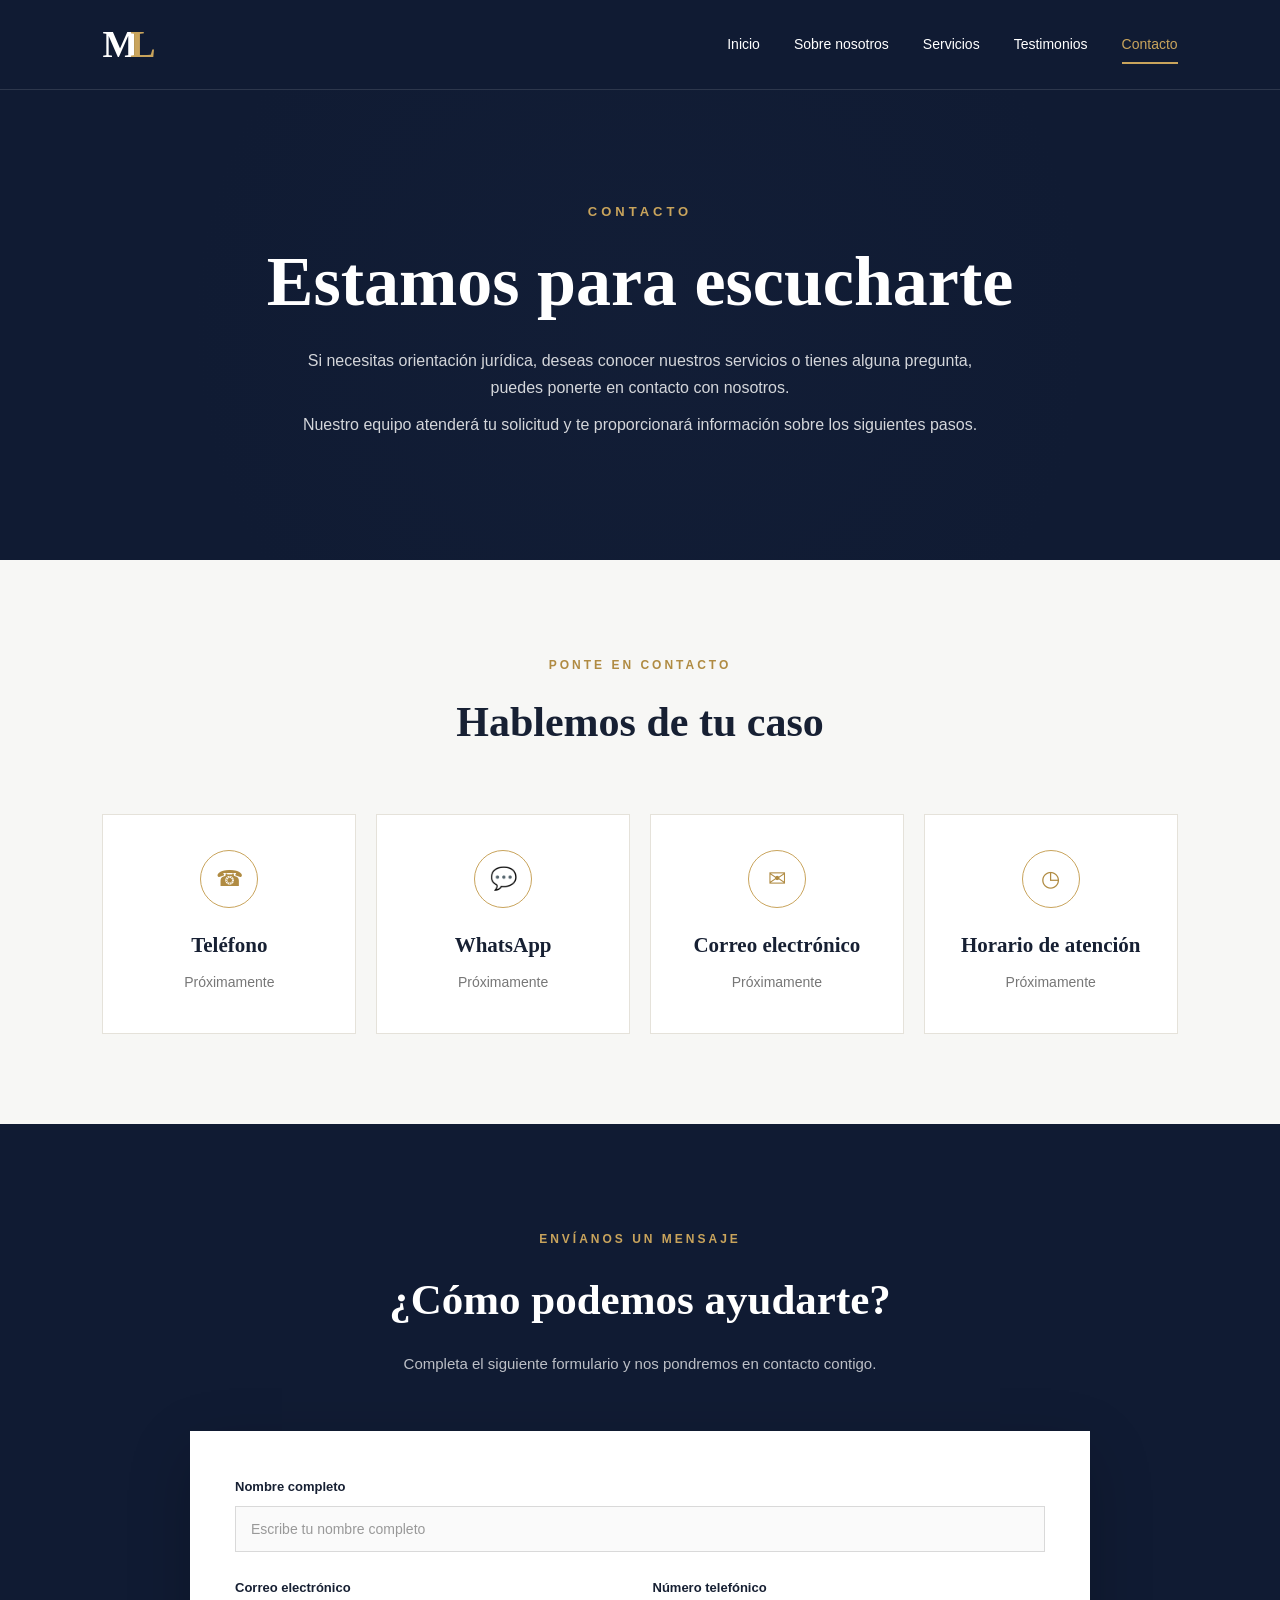
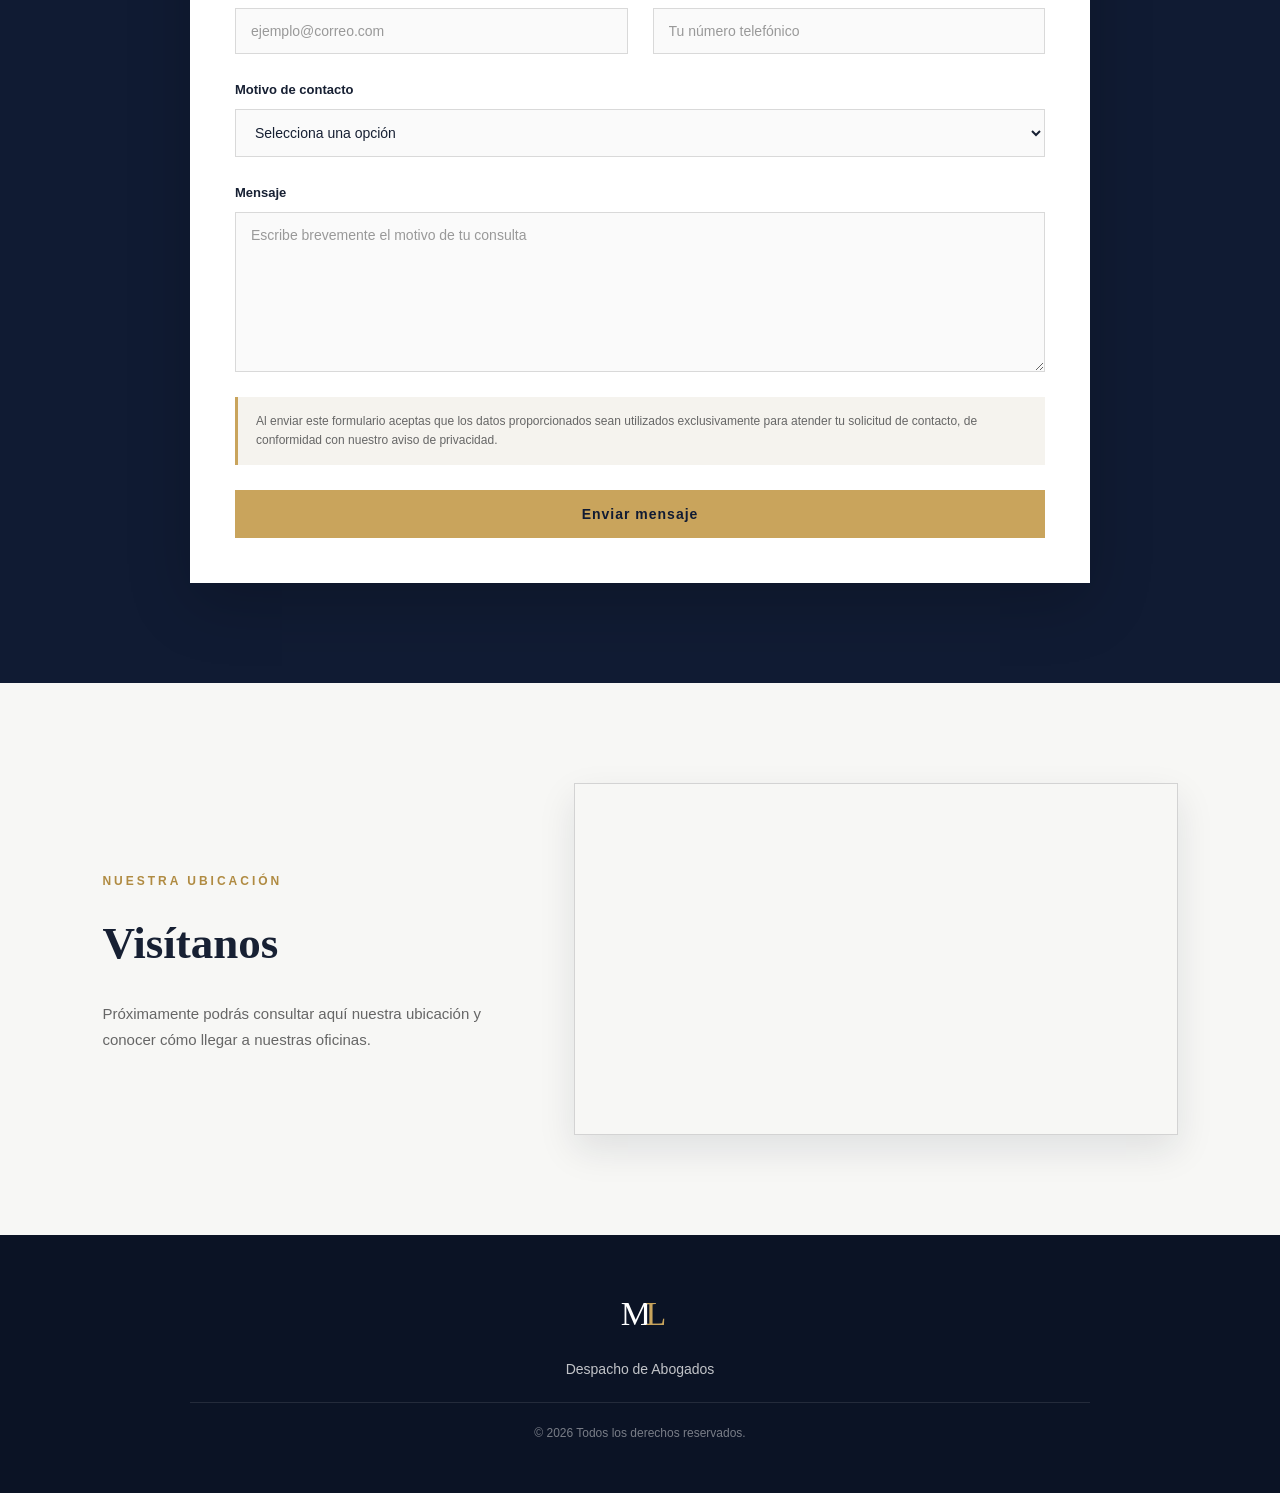
==== contacto.html @ df7febdd "Sep 25, 2026, 8:19 AM" ====
<!DOCTYPE html>

<html lang="es">

<head>


<meta charset="UTF-8">
<meta name="viewport" content="width=device-width, initial-scale=1.0">

<title>Contacto | Despacho de Abogados</title>

<link rel="stylesheet" href="contacto.css">


</head>

<body>


<!-- ================= ENCABEZADO ================= -->

<header class="encabezado">

    <div class="logo">

        <span class="logo-m">M</span>
        <span class="logo-l">L</span>

    </div>


    <nav class="navegacion">

        <a href="index.html">Inicio</a>

        <a href="sobrenosotros.html">Sobre nosotros</a>

        <a href="serviciosnuestros.html">Servicios</a>

        <a href="testimonios.html">Testimonios</a>

        <a href="contacto.html" class="activo">Contacto</a>

    </nav>

</header>



<!-- ================= PRESENTACIÓN ================= -->

<main>


    <section class="contacto-presentacion">

        <div class="contacto-contenido">

            <span class="contacto-etiqueta">
                CONTACTO
            </span>

            <h1>
                Estamos para escucharte
            </h1>

            <p>
                Si necesitas orientación jurídica, deseas conocer nuestros
                servicios o tienes alguna pregunta, puedes ponerte en
                contacto con nosotros.
            </p>

            <p>
                Nuestro equipo atenderá tu solicitud y te proporcionará
                información sobre los siguientes pasos.
            </p>

        </div>

    </section>



    <!-- ================= INFORMACIÓN DE CONTACTO ================= -->

    <section class="informacion-contacto">

        <div class="contacto-titulo">

            <span>
                PONTE EN CONTACTO
            </span>

            <h2>
                Hablemos de tu caso
            </h2>

        </div>


        <div class="contacto-tarjetas">


            <!-- TELÉFONO -->

            <div class="contacto-tarjeta">

                <div class="contacto-icono">
                    ☎
                </div>

                <h3>
                    Teléfono
                </h3>

                <p>
                    Próximamente
                </p>

            </div>



            <!-- WHATSAPP -->

            <div class="contacto-tarjeta">

                <div class="contacto-icono">
                    💬
                </div>

                <h3>
                    WhatsApp
                </h3>

                <p>
                    Próximamente
                </p>

            </div>



            <!-- CORREO -->

            <div class="contacto-tarjeta">

                <div class="contacto-icono">
                    ✉
                </div>

                <h3>
                    Correo electrónico
                </h3>

                <p>
                    Próximamente
                </p>

            </div>



            <!-- HORARIO -->

            <div class="contacto-tarjeta">

                <div class="contacto-icono">
                    ◷
                </div>

                <h3>
                    Horario de atención
                </h3>

                <p>
                    Próximamente
                </p>

            </div>

        </div>

    </section>



    <!-- ================= FORMULARIO ================= -->

    <section class="formulario-contacto">


        <div class="formulario-introduccion">

            <span>
                ENVÍANOS UN MENSAJE
            </span>

            <h2>
                ¿Cómo podemos ayudarte?
            </h2>

            <p>
                Completa el siguiente formulario y nos pondremos en
                contacto contigo.
            </p>

        </div>



        <form class="form-contacto">


            <div class="campo-formulario">

                <label for="nombre">
                    Nombre completo
                </label>

                <input
                    type="text"
                    id="nombre"
                    name="nombre"
                    placeholder="Escribe tu nombre completo"
                    required
                >

            </div>



            <div class="fila-formulario">


                <div class="campo-formulario">

                    <label for="correo">
                        Correo electrónico
                    </label>

                    <input
                        type="email"
                        id="correo"
                        name="correo"
                        placeholder="ejemplo@correo.com"
                        required
                    >

                </div>



                <div class="campo-formulario">

                    <label for="telefono">
                        Número telefónico
                    </label>

                    <input
                        type="tel"
                        id="telefono"
                        name="telefono"
                        placeholder="Tu número telefónico"
                    >

                </div>


            </div>



            <div class="campo-formulario">

                <label for="motivo">
                    Motivo de contacto
                </label>

                <select id="motivo" name="motivo" required>

                    <option value="">
                        Selecciona una opción
                    </option>

                    <option value="asesoria">
                        Solicitar asesoría legal
                    </option>

                    <option value="cita">
                        Información sobre una cita
                    </option>

                    <option value="servicios">
                        Información sobre servicios
                    </option>

                    <option value="otro">
                        Otro asunto
                    </option>

                </select>

            </div>



            <div class="campo-formulario">

                <label for="mensaje">
                    Mensaje
                </label>

                <textarea
                    id="mensaje"
                    name="mensaje"
                    rows="7"
                    placeholder="Escribe brevemente el motivo de tu consulta"
                    required
                ></textarea>

            </div>



            <div class="aviso-formulario">

                <p>
                    Al enviar este formulario aceptas que los datos
                    proporcionados sean utilizados exclusivamente para
                    atender tu solicitud de contacto, de conformidad con
                    nuestro aviso de privacidad.
                </p>

            </div>



            <button
                type="submit"
                class="boton-enviar"
            >
                Enviar mensaje
            </button>


        </form>

    </section>



    <!-- ================= UBICACIÓN ================= -->

    <section class="ubicacion-contacto">


        <div class="ubicacion-contenido">

            <span>
                NUESTRA UBICACIÓN
            </span>

            <h2>
                Visítanos
            </h2>

            <p>
                Próximamente podrás consultar aquí nuestra ubicación y
                conocer cómo llegar a nuestras oficinas.
            </p>

        </div>


      <div class="mapa-contacto">

    <iframe
        src="https://www.google.com/maps?q=Av.+Benito+Juárez+Sur+9-A,+San+Cristóbal+Centro,+55000+Ecatepec+de+Morelos,+México&output=embed"
        width="100%"
        height="350"
        style="border:0;"
        allowfullscreen=""
        loading="lazy"
        referrerpolicy="no-referrer-when-downgrade">
    </iframe>


</div>


    </section>


</main>



<!-- ================= FOOTER ================= -->

<footer class="pie-pagina">

    <div class="footer-contenido">

        <div class="footer-logo">

            <span class="logo-m">M</span>
            <span class="logo-l">L</span>

        </div>


        <p>
            Despacho de Abogados
        </p>


        <p class="footer-derechos">
            © 2026 Todos los derechos reservados.
        </p>

    </div>

</footer>

</body>

</html>
---- contacto.css ----
/* =========================================================
ESTILOS GENERALES
========================================================= */

* {
  margin: 0;
  padding: 0;
  box-sizing: border-box;
  }

html {
scroll-behavior: smooth;
}

body {
font-family: 'Poppins', sans-serif;
background: #f7f7f5;
color: #172033;
line-height: 1.7;
}

/* =========================================================
ENCABEZADO
========================================================= */

.encabezado {
width: 100%;
height: 90px;


display: flex;
align-items: center;
justify-content: space-between;

padding: 0 8%;

background: #101b33;

border-bottom: 1px solid rgba(255, 255, 255, 0.12);

position: relative;
z-index: 10;


}

/* LOGO */

.logo {
display: flex;
align-items: center;


font-family: 'Playfair Display', serif;

font-size: 38px;
font-weight: 700;

letter-spacing: -8px;


}

.logo-m {
color: #ffffff;
}

.logo-l {
color: #c9a45c;
}

/* NAVEGACIÓN */

.navegacion {
display: flex;
align-items: center;
gap: 34px;
}

.navegacion a {
position: relative;


color: #ffffff;

text-decoration: none;

font-size: 14px;
font-weight: 400;

transition: 0.3s ease;


}

.navegacion a::after {
content: "";


position: absolute;

left: 0;
bottom: -8px;

width: 0;
height: 2px;

background: #c9a45c;

transition: width 0.3s ease;


}

.navegacion a:hover::after,
.navegacion a.activo::after {
width: 100%;
}

.navegacion a:hover,
.navegacion a.activo {
color: #c9a45c;
}

/* =========================================================
PRESENTACIÓN
========================================================= */

.contacto-presentacion {
min-height: 470px;


display: flex;
align-items: center;
justify-content: center;

text-align: center;

padding: 80px 20px;

background:
    linear-gradient(
        rgba(16, 27, 51, 0.94),
        rgba(16, 27, 51, 0.94)
    ),
    radial-gradient(
        circle at center,
        #34466b,
        #101b33 65%
    );

color: white;


}

.contacto-contenido {
max-width: 850px;

animation: aparecer 1s ease forwards;


}

.contacto-etiqueta {
display: block;

margin-bottom: 18px;

color: #c9a45c;

font-size: 13px;
font-weight: 600;

letter-spacing: 4px;


}

.contacto-contenido h1 {
margin-bottom: 25px;

font-family: 'Playfair Display', serif;

font-size: clamp(42px, 6vw, 70px);

font-weight: 600;

line-height: 1.15;


}

.contacto-contenido p {
max-width: 700px;


margin: 10px auto;

color: rgba(255, 255, 255, 0.82);

font-size: 16px;


}

/* =========================================================
INFORMACIÓN DE CONTACTO
========================================================= */

.informacion-contacto {
padding: 90px 8%;


background: #f7f7f5;


}

.contacto-titulo {
text-align: center;

margin-bottom: 55px;


}

.contacto-titulo span {
color: #b08b42;


font-size: 12px;
font-weight: 600;

letter-spacing: 3px;


}

.contacto-titulo h2 {
margin-top: 10px;


font-family: 'Playfair Display', serif;

font-size: 42px;

font-weight: 600;

color: #172033;


}

/* TARJETAS */

.contacto-tarjetas {
max-width: 1200px;


margin: auto;

display: grid;

grid-template-columns: repeat(4, 1fr);

gap: 20px;


}

.contacto-tarjeta {
min-height: 220px;


padding: 35px 25px;

background: #ffffff;

border: 1px solid #e5e2da;

text-align: center;

transition:
    transform 0.3s ease,
    box-shadow 0.3s ease,
    border-color 0.3s ease;


}

.contacto-tarjeta:hover {
transform: translateY(-8px);

border-color: #c9a45c;

box-shadow: 0 15px 35px rgba(16, 27, 51, 0.10);


}

.contacto-icono {
width: 58px;
height: 58px;


margin: 0 auto 20px;

display: flex;
align-items: center;
justify-content: center;

border: 1px solid #c9a45c;

border-radius: 50%;

color: #b08b42;

font-size: 22px;


}

.contacto-tarjeta h3 {
margin-bottom: 8px;


font-family: 'Playfair Display', serif;

font-size: 21px;

color: #172033;


}

.contacto-tarjeta p {
color: #777;


font-size: 14px;


}

/* =========================================================
FORMULARIO
========================================================= */

.formulario-contacto {
padding: 100px 8%;

background: #101b33;

color: white;


}

.formulario-introduccion {
max-width: 800px;


margin: 0 auto 55px;

text-align: center;


}

.formulario-introduccion span {
color: #c9a45c;

font-size: 12px;
font-weight: 600;

letter-spacing: 3px;


}

.formulario-introduccion h2 {
margin: 12px 0 15px;


font-family: 'Playfair Display', serif;

font-size: 43px;

font-weight: 600;


}

.formulario-introduccion p {
color: rgba(255, 255, 255, 0.72);


font-size: 15px;


}

/* FORM */

.form-contacto {
max-width: 900px;


margin: auto;

padding: 45px;

background: #ffffff;

color: #172033;

box-shadow: 0 20px 60px rgba(0, 0, 0, 0.20);


}

.campo-formulario {
display: flex;


flex-direction: column;

margin-bottom: 25px;


}

.fila-formulario {
display: grid;


grid-template-columns: 1fr 1fr;

gap: 25px;


}

.campo-formulario label {
margin-bottom: 8px;


font-size: 13px;
font-weight: 600;

color: #172033;


}

.campo-formulario input,
.campo-formulario select,
.campo-formulario textarea {


width: 100%;

padding: 14px 15px;

border: 1px solid #d9d9d9;

background: #fafafa;

color: #172033;

font-family: 'Poppins', sans-serif;

font-size: 14px;

outline: none;

transition:
    border-color 0.3s ease,
    box-shadow 0.3s ease;


}

.campo-formulario textarea {
resize: vertical;


min-height: 160px;


}

.campo-formulario input:focus,
.campo-formulario select:focus,
.campo-formulario textarea:focus {


border-color: #c9a45c;

box-shadow: 0 0 0 3px rgba(201, 164, 92, 0.12);


}

.campo-formulario input::placeholder,
.campo-formulario textarea::placeholder {
color: #999;
}

/* AVISO */

.aviso-formulario {
margin: 10px 0 25px;


padding: 15px 18px;

background: #f5f3ee;

border-left: 3px solid #c9a45c;


}

.aviso-formulario p {
color: #666;


font-size: 12px;

line-height: 1.6;


}

/* BOTÓN */

.boton-enviar {


display: block;

width: 100%;

padding: 16px;

border: none;

background: #c9a45c;

color: #101b33;

font-family: 'Poppins', sans-serif;

font-size: 14px;
font-weight: 600;

letter-spacing: 1px;

cursor: pointer;

transition:
    background 0.3s ease,
    transform 0.3s ease;


}

.boton-enviar:hover {
background: #dfbd77;


transform: translateY(-2px);


}

/* =========================================================
UBICACIÓN
========================================================= */

.ubicacion-contacto {


padding: 100px 8%;

background: #f7f7f5;

display: grid;

grid-template-columns: 0.8fr 1.2fr;

gap: 70px;

align-items: center;


}

.ubicacion-contenido span {
color: #b08b42;


font-size: 12px;
font-weight: 600;

letter-spacing: 3px;


}

.ubicacion-contenido h2 {


margin: 12px 0 20px;

font-family: 'Playfair Display', serif;

font-size: 45px;

color: #172033;


}

.ubicacion-contenido p {

max-width: 480px;

color: #666;

font-size: 15px;


}

.mapa-contacto {
width: 100%;


min-height: 350px;

overflow: hidden;

border: 1px solid #d3d3d3;

box-shadow: 0 15px 35px rgba(16, 27, 51, 0.10);


}

.mapa-contacto iframe {
display: block;


width: 100%;

height: 350px;

border: 0;


}

/* =========================================================
FOOTER
========================================================= */

.pie-pagina {

padding: 50px 8%;

background: #0b1325;

color: white;

text-align: center;


}

.footer-contenido {
max-width: 900px;


margin: auto;


}

.footer-logo {

margin-bottom: 15px;

font-family: 'Playfair Display', serif;

font-size: 34px;

letter-spacing: -7px;


}

.footer-contenido > p {


color: rgba(255, 255, 255, 0.75);

font-size: 14px;


}

.footer-derechos {


margin-top: 20px;

padding-top: 20px;

border-top: 1px solid rgba(255, 255, 255, 0.10);

color: rgba(255, 255, 255, 0.45) !important;

font-size: 12px !important;


}

/* =========================================================
ANIMACIÓN
========================================================= */

@keyframes aparecer {


from {
    opacity: 0;
    transform: translateY(25px);
}

to {
    opacity: 1;
    transform: translateY(0);
}


}

/* =========================================================
RESPONSIVE
========================================================= */

@media (max-width: 1000px) {

.contacto-tarjetas {
    grid-template-columns: repeat(2, 1fr);
}

.ubicacion-contacto {
    grid-template-columns: 1fr;
}


}

@media (max-width: 700px) {


.encabezado {
    height: auto;

    padding: 25px 6%;

    flex-direction: column;

    gap: 20px;
}


.navegacion {
    flex-wrap: wrap;

    justify-content: center;

    gap: 18px;
}


.contacto-contenido h1 {
    font-size: 42px;
}


.contacto-titulo h2,
.formulario-introduccion h2,
.ubicacion-contenido h2 {
    font-size: 34px;
}


.contacto-tarjetas {
    grid-template-columns: 1fr;
}


.fila-formulario {
    grid-template-columns: 1fr;

    gap: 0;
}


.form-contacto {
    padding: 30px 22px;
}


.informacion-contacto,
.formulario-contacto,
.ubicacion-contacto {
    padding: 70px 6%;
}


}
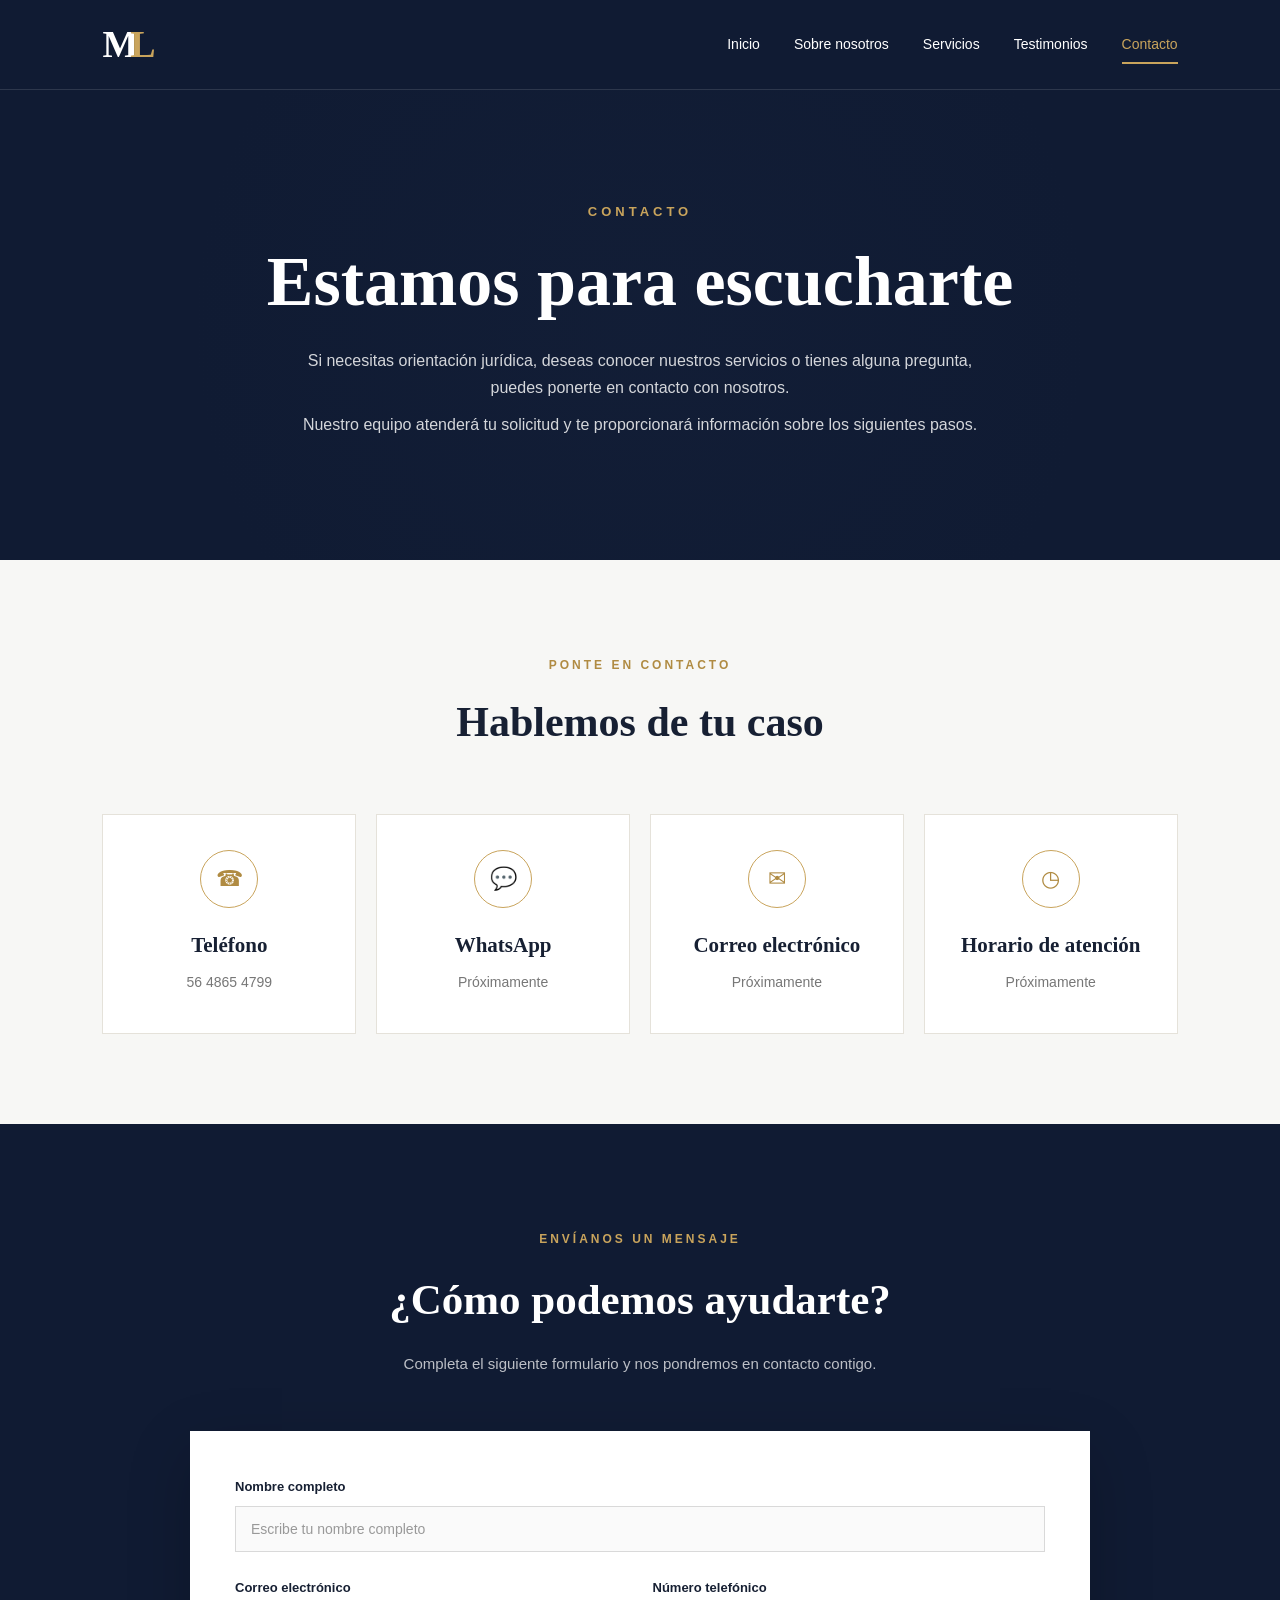
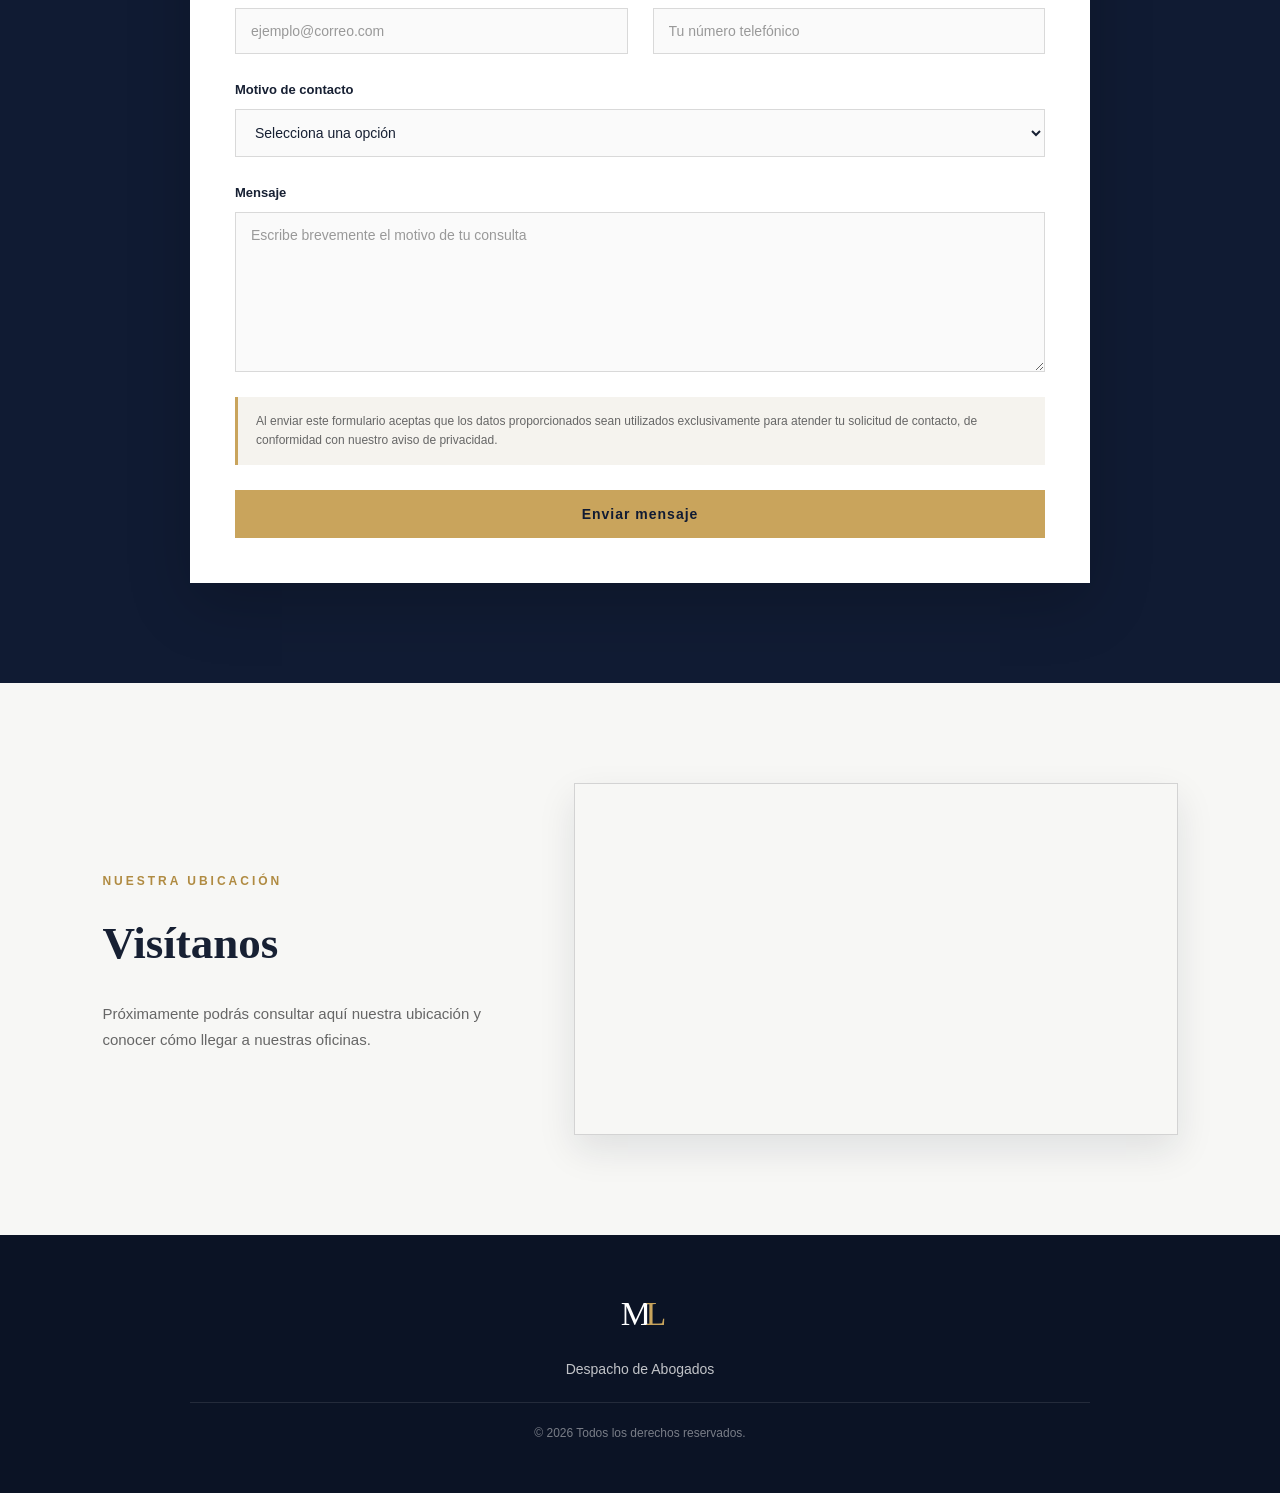
==== commit e24ca0cd: "Sep 25, 2026, 8:34 AM" ====
--- a/contacto.html
+++ b/contacto.html
@@ -115,7 +115,7 @@
                 </h3>
 
                 <p>
-                    Próximamente
+                   56  4865  4799
                 </p>
 
             </div>
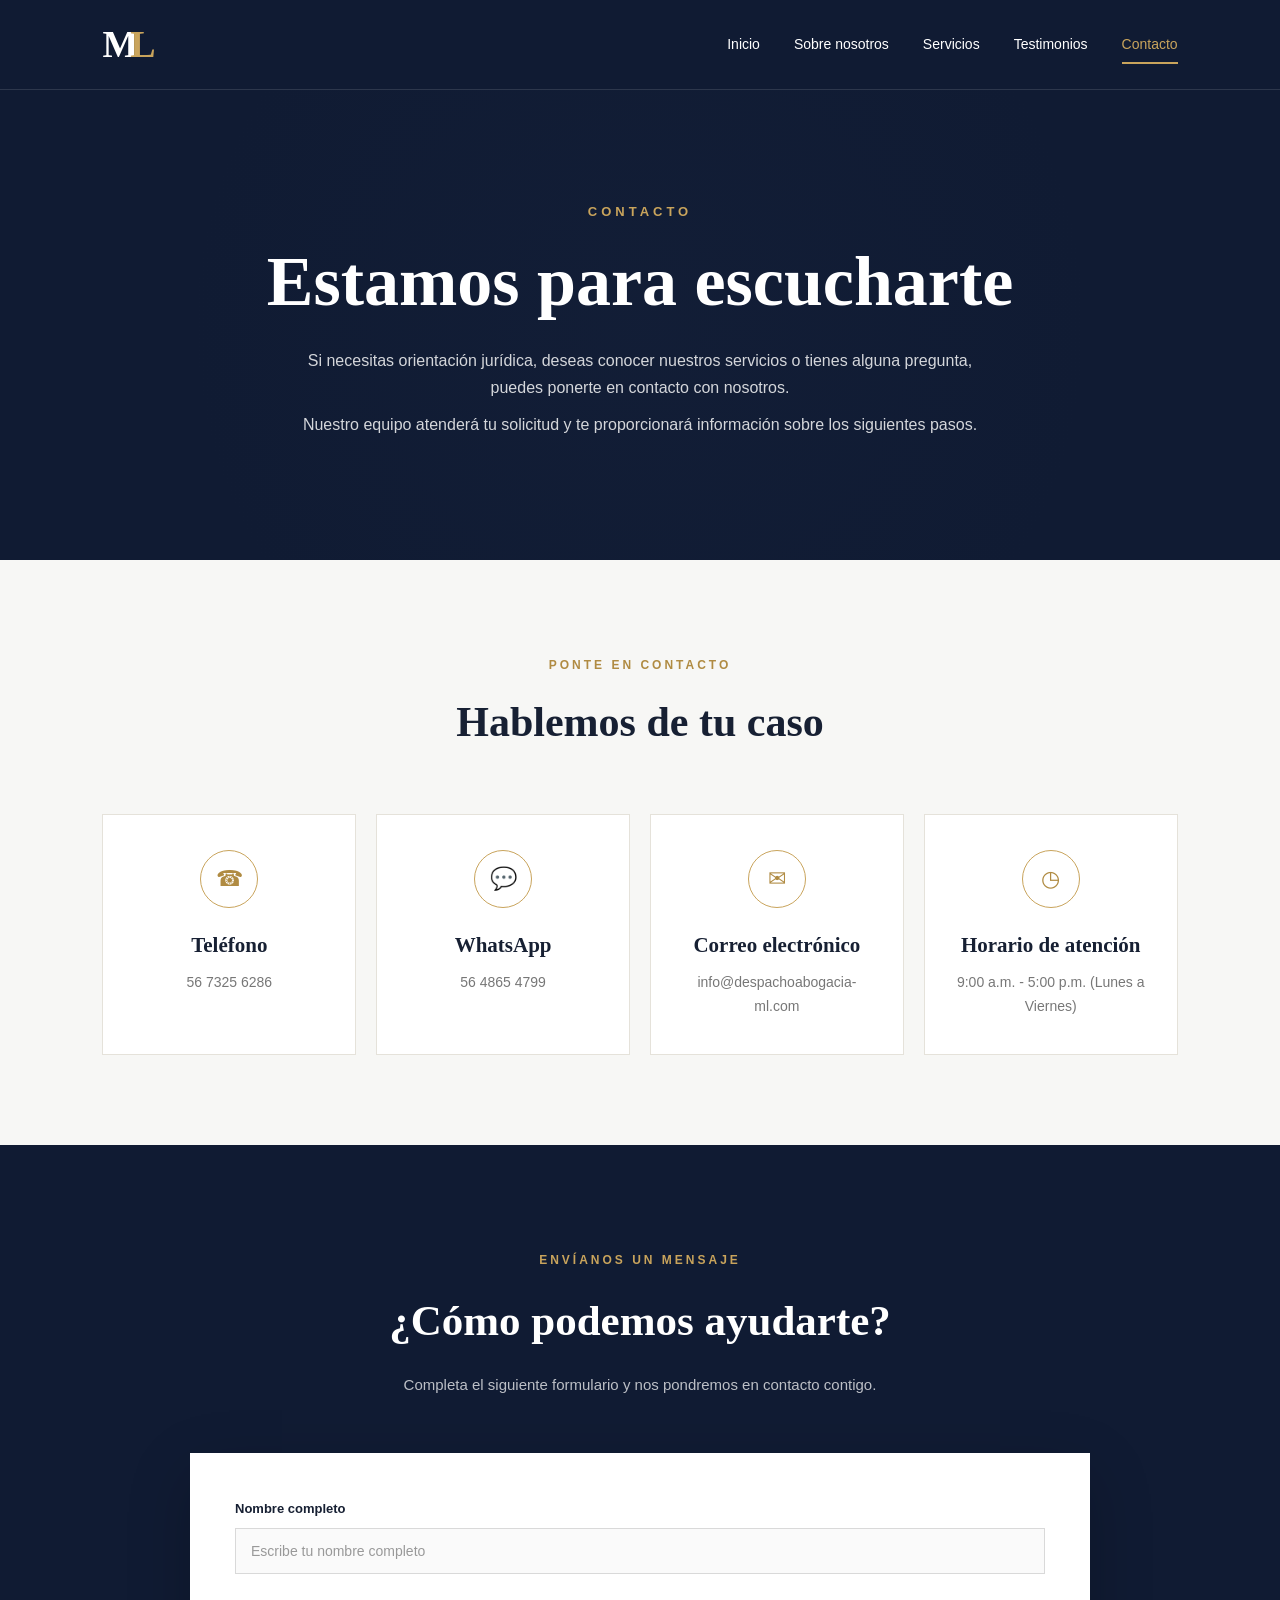
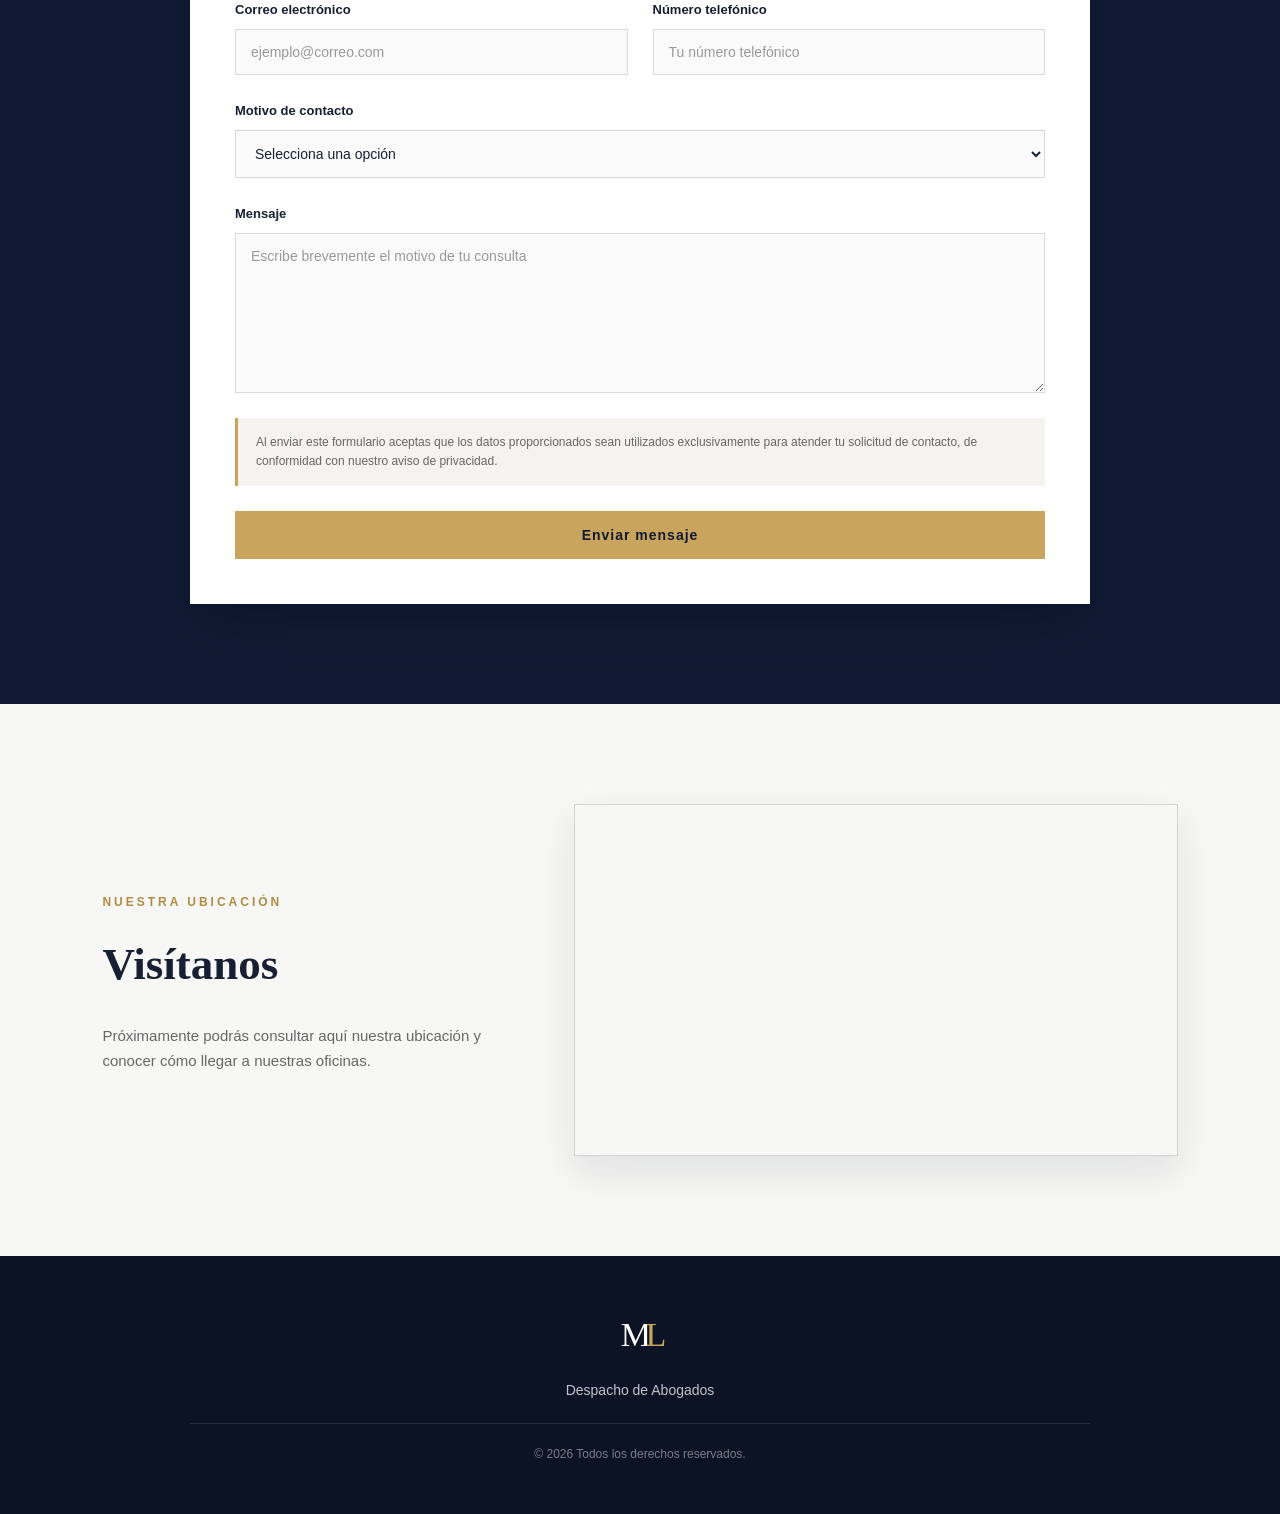
==== commit 6a40f516: "Sep 25, 2026, 8:36 AM" ====
--- a/contacto.html
+++ b/contacto.html
@@ -115,7 +115,7 @@
                 </h3>
 
                 <p>
-                   56  4865  4799
+                   56  7325  6286
                 </p>
 
             </div>
@@ -135,7 +135,7 @@
                 </h3>
 
                 <p>
-                    Próximamente
+                     56  4865  4799
                 </p>
 
             </div>
@@ -155,7 +155,7 @@
                 </h3>
 
                 <p>
-                    Próximamente
+                    info@despachoabogacia-ml.com
                 </p>
 
             </div>
@@ -175,7 +175,7 @@
                 </h3>
 
                 <p>
-                    Próximamente
+                    9:00 a.m. - 5:00 p.m. (Lunes a Viernes)
                 </p>
 
             </div>
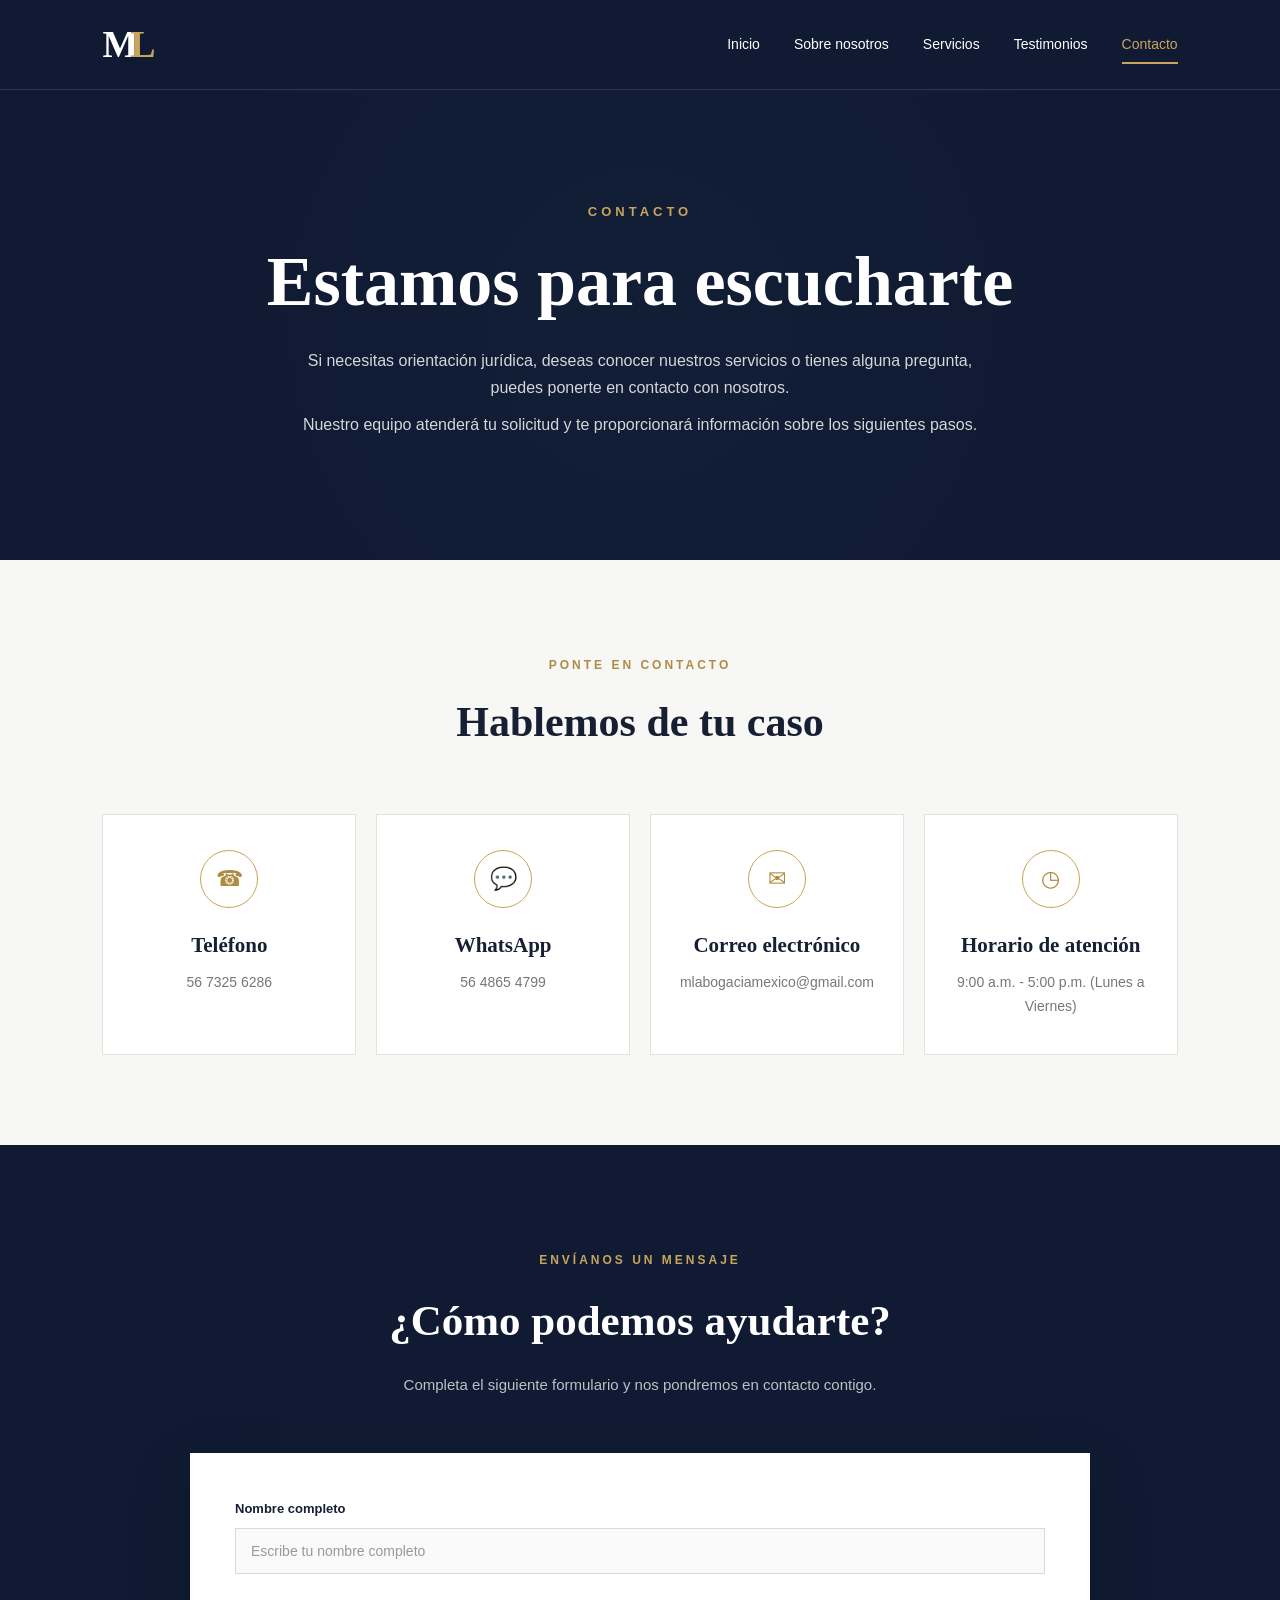
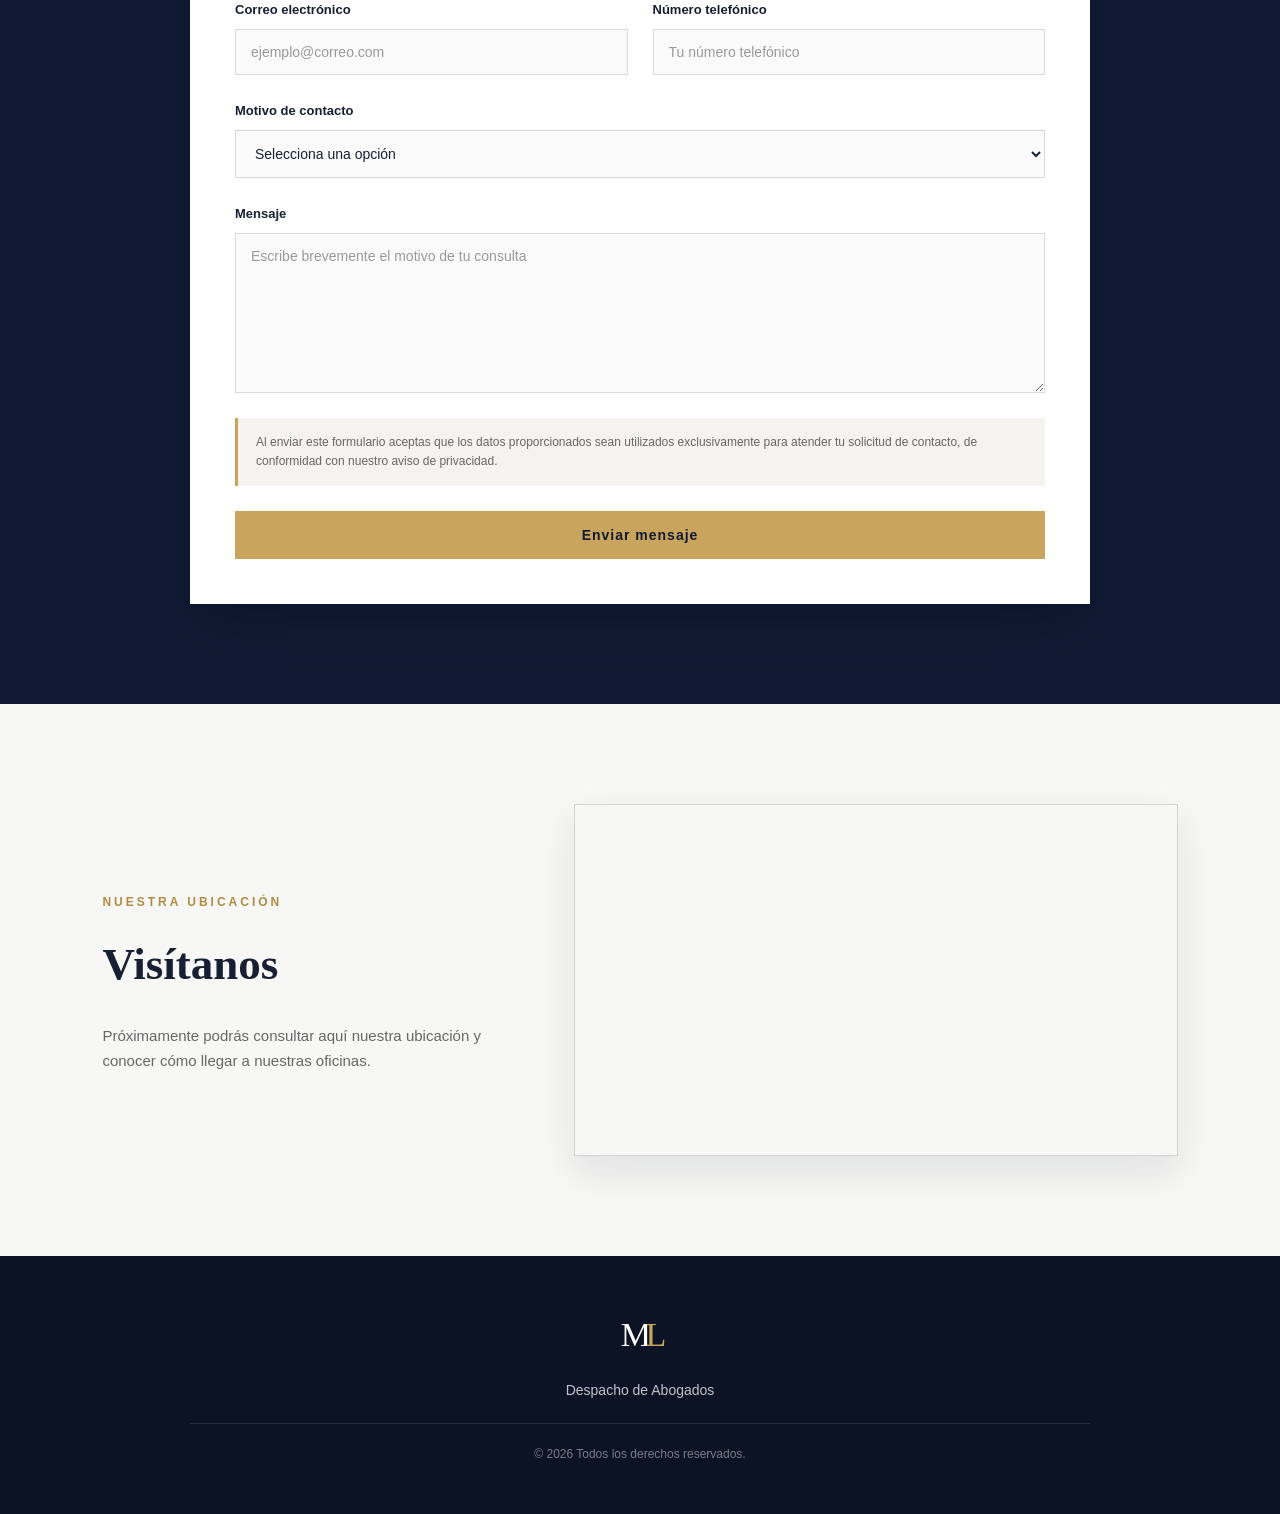
==== commit 70c03333: "Sep 25, 2026, 8:50 AM" ====
--- a/contacto.html
+++ b/contacto.html
@@ -155,7 +155,7 @@
                 </h3>
 
                 <p>
-                    info@despachoabogacia-ml.com
+                    mlabogaciamexico@gmail.com
                 </p>
 
             </div>
